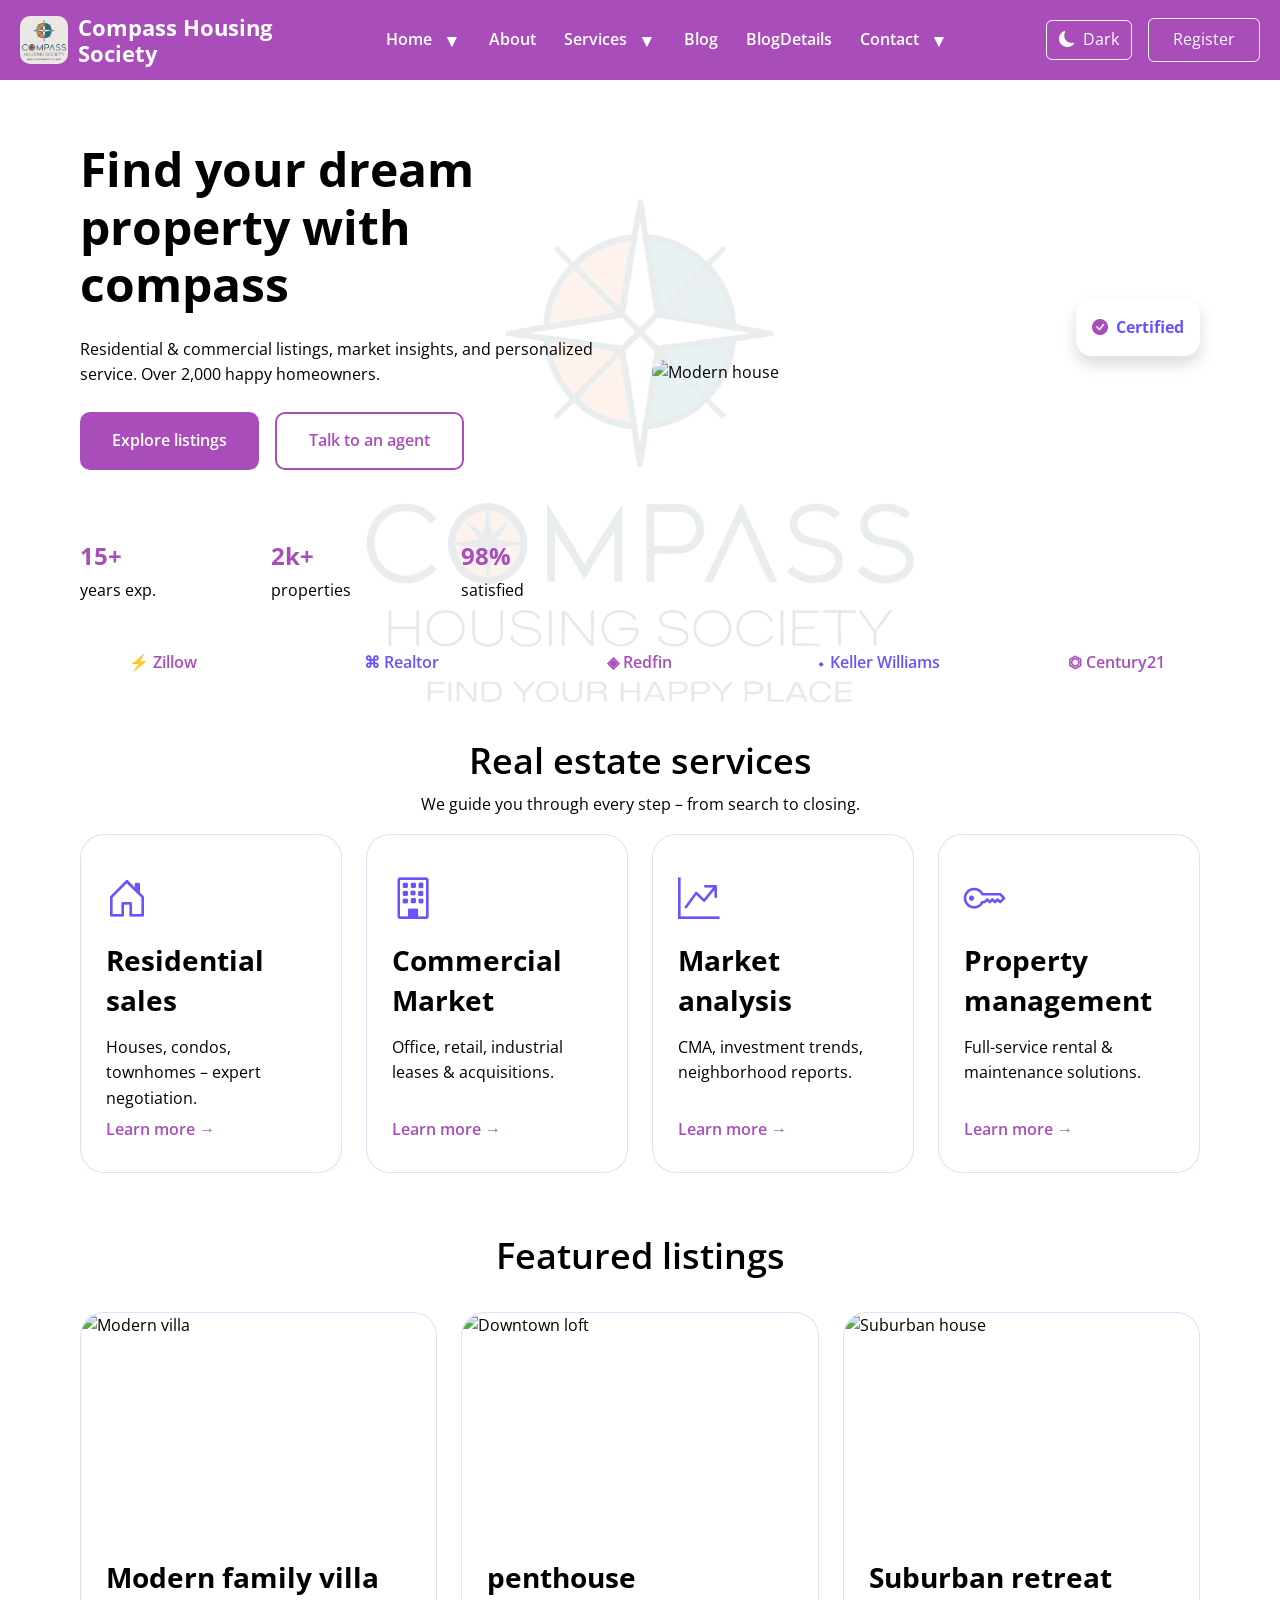
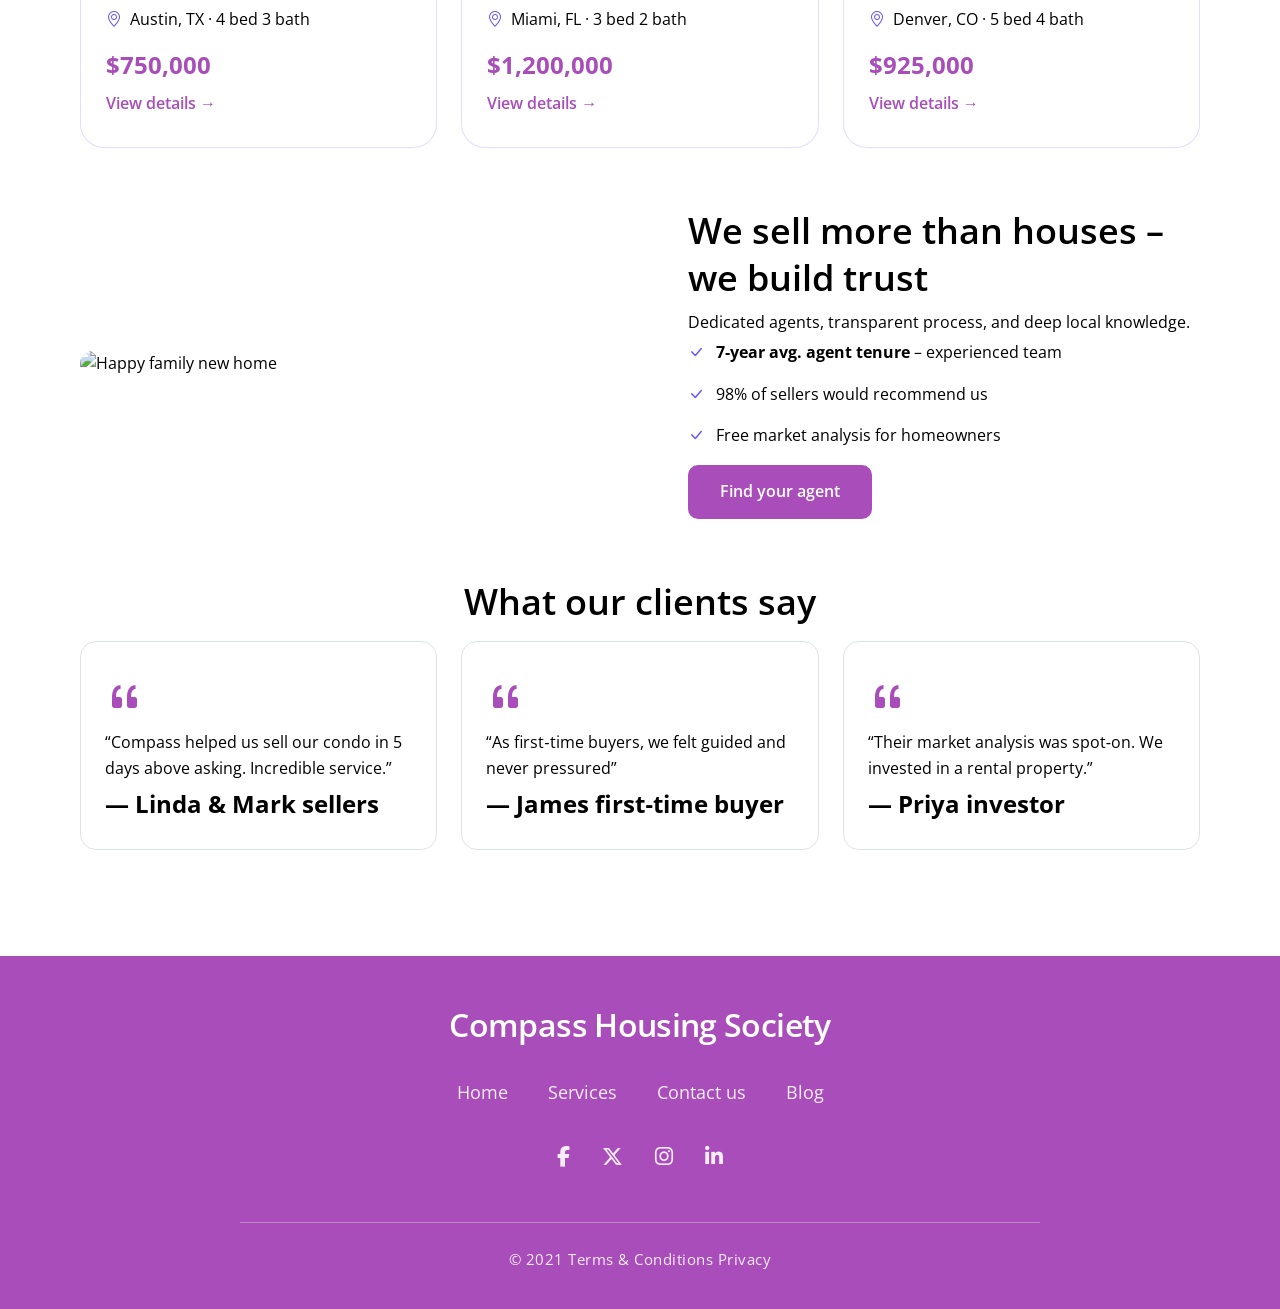
==== index.html @ 69e9c9f4 "Add files via upload" ====
<!DOCTYPE html>
<html lang="en">
<head>
  <meta charset="UTF-8">
  <meta name="viewport" content="width=device-width, initial-scale=1.0">
  <title>Compass Housing · real estate</title>
  <link rel="stylesheet" href="globalstyles.css">
  <link href="https://cdn.jsdelivr.net/npm/bootstrap@5.3.3/dist/css/bootstrap.min.css" rel="stylesheet">
  <link href="https://cdn.jsdelivr.net/npm/bootstrap-icons@1.11.3/font/bootstrap-icons.css" rel="stylesheet">
  <link rel="stylesheet" href="https://cdnjs.cloudflare.com/ajax/libs/font-awesome/6.5.1/css/all.min.css">
  <link href="https://fonts.googleapis.com/css2?family=Open+Sans:wght@400;500;600;700&family=Roboto:wght@400;500;700&display=swap" rel="stylesheet">
  <style>
    * {
      margin: 0;
      padding: 0;
      box-sizing: border-box;
    }

    body {
       font-family: 'Open Sans', sans-serif;
      background-color: #ffffff;
      color: #000000;
      line-height: normal;
      display: flex;
      flex-direction: column;
      min-height: 100vh;
    }

    main {
      flex: 1 0 auto;
    }

    [data-theme="dark"] {
      /* background-color: #121212; */
      color: #ffffff;
    }

    [data-theme="dark"] .card-equal,
    [data-theme="dark"] .property-card,
    [data-theme="dark"] .border {
      background-color: #1e1e1e;
      border-color: rgba(168, 77, 186, 0.3) !important;
      color: #ffffff;
    }

    [data-theme="dark"] p,
    [data-theme="dark"] span,
    [data-theme="dark"] li,
    [data-theme="dark"] .text-muted {
      color: #e0e0e0;
    }

    [data-theme="dark"] .bg-light {
      background-color: #1e1e1e !important;
    }

    [data-theme="dark"] .btn-outline-pri {
      border-color: #A84DBA;
      color: #A84DBA;
    }

    [data-theme="dark"] .btn-outline-pri:hover {
      background: #A84DBA;
      color: #121212;
    }

    body::before {
      content: "";
      position: fixed;
      inset: 0;
      margin: auto;
      background-image: url("images/transparent-logo-1.png");
      background-repeat: no-repeat;
      background-position: center;
      background-size: 600px auto;
      opacity: 0.10;
      pointer-events: none;
      z-index: -1;
    }

    [data-theme="dark"] body::before {
      background-image: url("images/transparent-logo-1.png");
      opacity: 0.10;
    }

    :root {
      --pri: #A84DBA;
      --sec: #6854FC;
      --white: #fff;
      --black: #000;
    }

    .bg-pri {
      background-color: #A84DBA !important;
    }

    .bg-sec {
      background-color: #6854FC !important;
    }

    .text-pri {
      color: #A84DBA !important;
    }

    .text-sec {
      color: #6854FC !important;
    }

    h1 {
      font-size: 48px;
      font-weight: 700;
      margin: 0 0 0.5rem;
      line-height: 1.2;
    }

    h2 {
      font-size: 36px;
      font-weight: 600;
      margin: 0 0 0.5rem;
      line-height: 1.3;
    }

    h3 {
      font-size: 28px;
      font-weight: 600;
      margin: 0 0 0.5rem;
      line-height: 1.4;
    }

    h4 {
      font-size: 24px;
      font-weight: 600;
      margin: 0 0 0.3rem;
      line-height: 1.4;
    }

    h5 {
      font-size: 20px;
      font-weight: 600;
      margin: 0 0 0.3rem;
      line-height: 1.5;
    }

    h6 {
      font-size: 18px;
      font-weight: 600;
      margin: 0 0 0.3rem;
      line-height: 1.5;
    }

    p,
    span,
    li,
    a,
    button,
    input,
    textarea,
    label,
    div,
    section,
    .btn,
    .nav-link,
    .card,
    footer {
      font-size: 16px;
      line-height: 1.6;
    }

    .section-gap {
     padding: 30px;
    }



    .btn-pri,
    .btn-sec,
    .btn-outline-pri {
      padding: 14px 32px !important;
      border-radius:10px !important;
      font-size: 16px;
      font-weight: 600;
      display: inline-flex;
      align-items: center;
      justify-content: center;
      transition: all 0.2s ease;
      border: none;
    }

    .btn-pri,
    .btn-sec {
      background-color: #A84DBA;
      color: #ffffff;
    }
    .btn-pri:active,
.btn-sec:active,
.btn-outline-pri:active {
    background-color: #A84DBA !important;
    color: #ffffff !important;
    /* border-color: #6854FC !important; */
    /* transform: scale(0.98); */
}

    .btn-outline-pri {
      background: transparent;
      color: #A84DBA;
      border: 2px solid #A84DBA !important;
    }

    .btn-outline-pri:hover {
      background: #A84DBA;
      color: #fff;
    }

    .btn-pri:hover,
    .btn-sec:hover {
       background-color: #A84DBA;
      color: #ffffff;
    }

    ::selection {
      background: #A84DBA;
      color: white;
    }

    .card-equal {
      background: white;
      border-radius: 24px;
      padding: 30px 25px;
      border: 1px solid rgba(104, 84, 252, 0.2);
      height: 100%;
      display: flex;
      flex-direction: column;
    }

    .card-equal i {
      color: #6854FC;
      font-size: 2.6rem;
      /* margin-bottom: 20px; */
    }

    .card-equal h3 {
      margin-top: 10px;
      margin-bottom: 15px;
    }

    .card-equal .btn-link-custom {
      margin-top: auto;
      color: #A84DBA;
      text-decoration: none;
      font-weight: 600;
      align-self: flex-start;
      font-size: 16px;
    }

    .property-card {
      background: white;
      border-radius: 24px;
      border: 1px solid rgba(104, 84, 252, 0.2);
      overflow: hidden;
      height: 100%;
      display: flex;
      flex-direction: column;
    }

    .property-card img {
      width: 100%;
      height: 220px;
      object-fit: cover;
    }

    .property-card .card-body {
      padding: 25px 25px 30px;
      flex: 1;
      display: flex;
      flex-direction: column;
    }

    .property-card .card-body h3 {
      margin-bottom: 10px;
    }

    .property-card .card-body h4 {
      color: #A84DBA;
      margin: 10px 0;
    }

    .property-card .card-body .btn-link-custom {
      margin-top: auto;
      color: #A84DBA;
      text-decoration: none;
      font-weight: 600;
      align-self: flex-start;
    }
p {
    margin-top: 0;
    margin-bottom:5px !important;
}
    @media (max-width: 768px) {
      h1 {
        font-size: 40px;
      }

      h2 {
        font-size: 30px;
      }

      h3 {
        font-size: 24px;
      }

      h4 {
        font-size: 20px;
      }

      h5 {
        font-size: 18px;
      }
    }

    [data-theme="dark"] .card-equal h3,
    [data-theme="dark"] .card-equal h4,
    [data-theme="dark"] .card-equal h5,
    [data-theme="dark"] .property-card h3,
    [data-theme="dark"] .property-card h4,
    [data-theme="dark"] .property-card h5,
    [data-theme="dark"] .border h4,
    [data-theme="dark"] .border p,
    [data-theme="dark"] .border span {
      color: #ffffff;
    }

    .footer-area {
      margin-top: 0;
    }
  </style>
</head>

<body data-theme="light">
  <div id="site-header" class="fixed-top"></div>

  <div style="padding: 30px 50px 0 50px;">
    <main>
      <section class="row align-items-center section-gap">
        <div class="col-lg-6 mb-4 mb-lg-0">
          <h1 class="fw-bold">Find your dream property with compass</h1>
          <p class="my-4">Residential & commercial listings, market insights, and personalized service. Over 2,000 happy homeowners.</p>
          <div class="d-flex flex-wrap gap-3">
            <a href="services.html" class="btn btn-pri">Explore listings</a>
            <a href="contactus.html" class="btn btn-outline-pri">Talk to an agent</a>
          </div>
          <div class="row mt-5 g-4">
            <div class="col-4"><span class="h4 fw-bold text-pri d-block">15+</span><span>years exp.</span></div>
            <div class="col-4"><span class="h4 fw-bold text-pri d-block">2k+</span><span>properties</span></div>
            <div class="col-4"><span class="h4 fw-bold text-pri d-block">98%</span><span>satisfied</span></div>
          </div>
        </div>
        <div class="col-lg-6">
          <div class="position-relative">
            <img src="https://images.unsplash.com/photo-1568605114967-8130f3a36994?w=600&auto=format&fit=crop" class="img-fluid rounded-4" alt="Modern house" style="width:100%; height:auto; object-fit:cover;">
            <div class="position-absolute bottom-0 end-0 translate-middle-y bg-white p-3 rounded-4 shadow">
              <span class="fw-bold text-sec"><i class="bi bi-check-circle-fill text-pri me-1"></i> Certified</span>
            </div>
          </div>
        </div>
      </section>

      <section class="py-3 section-gap">
        <div class="row justify-content-between align-items-center text-center">
          <div class="col-6 col-md-2 mb-3"><span class="fw-semibold" style="color:#A84DBA;">⚡ Zillow</span></div>
          <div class="col-6 col-md-2 mb-3"><span class="fw-semibold" style="color:#6854FC;">⌘ Realtor</span></div>
          <div class="col-6 col-md-2 mb-3"><span class="fw-semibold" style="color:#A84DBA;">◈ Redfin</span></div>
          <div class="col-6 col-md-2 mb-3"><span class="fw-semibold" style="color:#6854FC;">⬩ Keller Williams</span></div>
          <div class="col-6 col-md-2 mb-3"><span class="fw-semibold" style="color:#A84DBA;">⏣ Century21</span></div>
        </div>
      </section>

      <section class="section-gap">
        <div class="text-center mb-3">
          <h2>Real estate services</h2>
          <p style="max-width:700px; margin:0 auto;">We guide you through every step – from search to closing.</p>
        </div>
        <div class="row g-4">
          <div class="col-md-6 col-lg-3">
            <div class="card-equal">
              <i class="bi bi-house-door"></i>
              <h3 class="fw-bold">Residential sales</h3>
              <p>Houses, condos, townhomes – expert negotiation.</p>
              <a href="#" class="btn-link-custom">Learn more →</a>
            </div>
          </div>
          <div class="col-md-6 col-lg-3">
            <div class="card-equal">
              <i class="bi bi-building"></i>
              <h3 class="fw-bold">Commercial Market</h3>
              <p>Office, retail, industrial leases & acquisitions.</p>
              <a href="#" class="btn-link-custom">Learn more →</a>
            </div>
          </div>
          <div class="col-md-6 col-lg-3">
            <div class="card-equal">
              <i class="bi bi-graph-up-arrow"></i>
              <h3 class="fw-bold">Market analysis</h3>
              <p>CMA, investment trends, neighborhood reports.</p>
              <a href="#" class="btn-link-custom">Learn more →</a>
            </div>
          </div>
          <div class="col-md-6 col-lg-3">
            <div class="card-equal">
              <i class="bi bi-key"></i>
              <h3 class="fw-bold">Property management</h3>
              <p>Full-service rental & maintenance solutions.</p>
              <a href="#" class="btn-link-custom">Learn more →</a>
            </div>
          </div>
        </div>
      </section>

      <section class="section-gap">
        <div class="d-flex justify-content-between align-items-center mb-4">
          <h2 class="d-flex justify-content-center w-100">Featured listings</h2>
        </div>
        <div class="row g-4">
          <div class="col-md-6 col-lg-4">
            <div class="property-card">
              <img src="https://images.unsplash.com/photo-1600596542815-ffad4c1539a9?w=600&auto=format&fit=crop" alt="Modern villa">
              <div class="card-body">
                <h3 class="fw-bold">Modern family villa</h3>
                <p><i class="bi bi-geo-alt text-sec me-1"></i> Austin, TX · 4 bed 3 bath</p>
                <h4 class="fw-bold text-pri">$750,000</h4>
                <a href="#" class="btn-link-custom">View details →</a>
              </div>
            </div>
          </div>
          <div class="col-md-6 col-lg-4">
            <div class="property-card">
              <img src="https://images.unsplash.com/photo-1545324418-cc1a3fa10c00?w=600&auto=format&fit=crop" alt="Downtown loft">
              <div class="card-body">
                <h3 class="fw-bold"> penthouse</h3>
                <p><i class="bi bi-geo-alt text-sec me-1"></i> Miami, FL · 3 bed 2 bath</p>
                <h4 class="fw-bold text-pri">$1,200,000</h4>
                <a href="#" class="btn-link-custom">View details →</a>
              </div>
            </div>
          </div>
          <div class="col-md-6 col-lg-4">
            <div class="property-card">
              <img src="https://images.unsplash.com/photo-1582268611958-ebfd161ef9cf?w=600&auto=format&fit=crop" alt="Suburban house">
              <div class="card-body">
                <h3 class="fw-bold">Suburban retreat</h3>
                <p><i class="bi bi-geo-alt text-sec me-1"></i> Denver, CO · 5 bed 4 bath</p>
                <h4 class="fw-bold text-pri">$925,000</h4>
                <a href="#" class="btn-link-custom">View details →</a>
              </div>
            </div>
          </div>
        </div>
      </section>

      <section class="row align-items-center section-gap">
        <div class="col-md-6 mb-4 mb-md-0">
          <img src="https://images.unsplash.com/photo-1564013799919-ab600027ffc6?w=600&auto=format&fit=crop" class="img-fluid rounded-4" alt="Happy family new home">
        </div>
        <div class="col-md-6 ps-lg-5">
          <h2>We sell more than houses – we build trust</h2>
          <p>Dedicated agents, transparent process, and deep local knowledge.</p>
          <ul class="list-unstyled">
            <li class="mb-3"><i class="bi bi-check-lg text-sec me-2"></i> <strong>7‑year avg. agent tenure</strong> – experienced team</li>
            <li class="mb-3"><i class="bi bi-check-lg text-sec me-2"></i> 98% of sellers would recommend us</li>
            <li class="mb-3"><i class="bi bi-check-lg text-sec me-2"></i> Free market analysis for homeowners</li>
          </ul>
          <a href="blog.html" class="btn btn-pri">Find your agent</a>
        </div>
      </section>

      <!-- <section class="p-5 rounded-4 section-gap" style="background: linear-gradient(145deg, #A84DBA08, #6854FC08); border: 1px solid #6854FC30;">
        <div class="row align-items-center">
          <div class="col-md-8 mb-3 mb-md-0">
            <h3 class="fw-bold">Ready to make a move?</h3>
            <p>Get pre‑approved or schedule a private tour today.</p>
          </div>
          <div class="col-md-4 text-md-end">
            <a href="contactus.html" class="btn btn-sec">Contact an agent</a>
          </div>
        </div>
      </section> -->

      <section class="section-gap">
        <h2 class="text-center mb-3">What our clients say</h2>
        <div class="row">
          <div class="col-md-4 mb-3">
            <div class="border p-4 rounded-4 h-100" style="border-color: #A84DBA20;">
              <i class="bi bi-quote text-pri fs-1"></i>
              <p>“Compass helped us sell our condo in 5 days above asking. Incredible service.”</p>
              <h4 class="fw-bold">— Linda & Mark sellers</h4>
            </div>
          </div>
          <div class="col-md-4 mb-3">
            <div class="border p-4 rounded-4 h-100" style="border-color: #6854FC20;">
             <i class="bi bi-quote text-pri fs-1"></i>
              <p>“As first‑time buyers, we felt guided and never pressured”</p>
              <h4 class="fw-bold">— James first‑time buyer</h4>
            </div>
          </div>
          <div class="col-md-4 mb-3">
            <div class="border p-4 rounded-4 h-100" style="border-color: #A84DBA20;">
              <i class="bi bi-quote text-pri fs-1"></i>
              <p>“Their market analysis was spot‑on. We invested in a rental property.”</p>
              <h4 class="fw-bold">— Priya investor</h4>
            </div>
          </div>
        </div>
      </section>
    </main>
  </div>

  <div id="side-footer"> </div>

  <script src="footer.js"></script>
  <script src="https://cdn.jsdelivr.net/npm/bootstrap@5.3.3/dist/js/bootstrap.bundle.min.js"></script>
  <script src="header.js"></script>
  <script>
    (function() {
      const savedTheme = localStorage.getItem('theme') || 'light';
      document.body.setAttribute('data-theme', savedTheme);
    })();
  </script>
</body>
</html>
---- globalstyles.css ----
:root {
    --primary: #A84DBA;
    --secondary: #6854FC;
    --white: #ffffff;
    --black: #000000;
    --bg-light: #ffffff;
    --text-light: #000000;
    --bg-dark: #000000;
    --text-dark: #ffffff;
}

:root[data-theme="dark"] {
    --bg-light: #000000;
    --bg-dark: #000000;
    --text-light: #ffffff;
}

* {
    margin: 0;
    padding: 0;
    box-sizing: border-box;
}

html {
    scroll-behavior: smooth;
    overflow-x: hidden;
}

/* Prevent flash of unstyled content */
html:not([data-theme]) {
    visibility: hidden;
}

html[data-theme] {
    visibility: visible;
}

body {
    font-family: "Roboto", "Open Sans", Arial, sans-serif;
    background: var(--bg-light);
    color: var(--text-light);
    padding-top: 80px;
    transition: background-color 0.3s ease, color 0.3s ease;
}

:root[data-theme="dark"] body {
    color: var(--white);
    background-color: var(--bg-dark);
}

.fixed-top {
    position: fixed;
    top: 0;
    right: 0;
    left: 0;
    z-index: 1030;
}

.navbar-main {
    position: fixed;
    top: 0;
    width: 100%;
    height: 80px;
    background: var(--primary);
    z-index: 1050;
    display: flex;
    align-items: center;
    transition: background-color 0.3s ease;
}

:root[data-theme="dark"] .navbar-main {
    background: var(--black);
}

.navbar-main .container-fluid {
    max-width: 1320px;
    width: 100%;
    padding: 0 20px;
    margin: 0 auto;
    display: flex;
    align-items: center;
    justify-content: space-between;
}

.navbar-brand {
    display: flex;
    align-items: center;
    gap: 10px;
    text-decoration: none;
}

.logo-icon {
    width: 48px;
    height: 48px;
}

.logo-icon img {
    width: 100%;
    height: 100%;
    object-fit: contain;
    border-radius: 10px;
}

.brand-name {
    font-size: 22px !important;
    font-weight: 700;
    color: var(--white);
    line-height: 1.2;
}

.brand-text {
    display: flex;
    flex-direction: column;
}

.navbar-nav {
    display: flex;
    align-items: center;
    gap: 20px;
}

.nav-link-main {
    font-size: 16px;
    font-weight: 600;
    color: var(--white);
    text-decoration: none;
    padding: 6px 4px;
    display: flex;
    align-items: center;
    gap: 5px;
    transition: opacity 0.2s ease;
}

.nav-link-main:hover {
    opacity: 0.85;
}

.nav-link-main,
.dropdown-item,
.navbar-toggler-custom {
    -webkit-tap-highlight-color: transparent;
}

.dropdown-icon-model {
    display: inline-flex;
    align-items: center;
    justify-content: center;
    width: 20px;
    height: 20px;
    margin-left: 4px;
    position: relative;
}

/* ===============================
   FIX DOUBLE DROPDOWN ARROWS
================================ */

/* Remove Bootstrap's default dropdown arrow completely */
.dropdown-toggle::after {
    display: none !important;
    content: none !important;
    border: none !important;
}

/* Also target the specific nav-link-main with dropdown-toggle */
.nav-link-main.dropdown-toggle::after {
    display: none !important;
    content: none !important;
    border: none !important;
    margin: 0 !important;
    padding: 0 !important;
    width: 0 !important;
    height: 0 !important;
}

/* Keep only your custom dropdown arrow */
.dropdown-icon-model::before {
    content: "▾";
    font-size: 18px;
    line-height: 1;
    display: inline-block;
    transition: transform 0.3s ease;
}

/* Make sure your custom arrow is properly positioned */
.dropdown-icon-model {
    display: inline-flex;
    align-items: center;
    justify-content: center;
    width: 20px;
    height: 20px;
    margin-left: 4px;
    position: relative;
}

/* Dropdown arrow rotation states */
.nav-item.dropdown.show .dropdown-icon-model::before {
    transform: rotate(180deg);
}

@media (min-width: 992px) {
    .nav-item.dropdown:hover .dropdown-icon-model::before {
        transform: rotate(180deg);
    }
}

.dropdown-icon-model::before {
    content: "▾";
    font-size: 18px;
    line-height: 1;
    display: inline-block;
    transition: transform 0.3s ease;
}

.nav-item.dropdown.show .dropdown-icon-model::before {
    transform: rotate(180deg);
}

@media (min-width: 992px) {
    .nav-item.dropdown:hover .dropdown-icon-model::before {
        transform: rotate(180deg);
    }
}

/* Remove ALL Bootstrap dropdown arrows */
.dropdown-toggle::after,
.nav-link-main.dropdown-toggle::after,
[data-bs-toggle="dropdown"]::after {
    display: none !important;
    content: none !important;
    border: none !important;
}

.dropdown-menu {
    background: var(--white);
    border: none;
    border-radius: 8px;
    box-shadow: 0 10px 30px rgba(0, 0, 0, 0.1);
    padding: 8px 0;
    min-width: 200px;
    transition: opacity 0.3s ease, visibility 0.3s ease, transform 0.3s ease;
}

.dropdown-item {
    font-size: 16px;
    color: var(--black);
    padding: 10px 20px;
    text-decoration: none;
    display: block;
    transition: all 0.2s ease;
}

.dropdown-item:hover,
.dropdown-item:focus {
    background: var(--secondary);
    color: var(--white);
}

@media (min-width: 992px) {
    .nav-item.dropdown {
        position: relative;
    }

    .nav-item.dropdown .dropdown-menu {
        display: block;
        opacity: 0;
        visibility: hidden;
        transform: translateY(10px);
        transition: 0.25s ease;
        pointer-events: none;
        position: absolute;
        top: 100%;
        left: 0;
        z-index: 1000;
    }

    .nav-item.dropdown:hover .dropdown-menu {
        opacity: 1;
        visibility: visible;
        transform: translateY(0);
        pointer-events: auto;
    }
}

.navbar-right-section {
    display: flex;
    align-items: center;
    gap: 16px;
}

.register-btn {
    font-size: 16px;
    padding: 10px 22px;
    border-radius: 10px;
    background: transparent;
    border: 2px solid var(--white);
    color: var(--white);
    text-decoration: none;
    transition: all 0.3s ease;
    cursor: pointer;
    display: inline-block;
    text-align: center;
    margin-left: 20px;
}

.register-btn:hover {
    background: var(--white);
    color: var(--primary);
    border-color: var(--white);
}

:root[data-theme="dark"] .register-btn:hover {
    background: var(--white);
    color: var(--black);
}

.theme-toggle-btn {
    width: 56px;
    height: 28px;
    border-radius: 30px;
    background: rgba(255, 255, 255, 0.25);
    border: 2px solid rgba(255, 255, 255, 0.5);
    cursor: pointer;
    position: relative;
    transition: all 0.3s ease;
    flex-shrink: 0;
}

.theme-toggle-slider {
    width: 20px;
    height: 20px;
    background: var(--white);
    border-radius: 50%;
    position: absolute;
    left: 5px;
    top: 2px;
    transition: transform 0.3s ease;
}

:root[data-theme="dark"] .theme-toggle-slider {
    transform: translateX(26px);
    background: var(--white);
}

:root[data-theme="dark"] .theme-toggle-btn {
    background: rgba(0, 0, 0, 0.25);
    border-color: rgba(255, 255, 255, 0.3);
}

.navbar-toggler-custom {
    width: 50px;
    height: 45px;
    border-radius: 8px;
    border: 2px solid rgba(255, 255, 255, 0.5);
    background: rgba(255, 255, 255, 0.15);
    display: flex;
    align-items: center;
    justify-content: center;
    cursor: pointer;
    transition: all 0.3s ease;
    margin-left: 12px;
    flex-shrink: 0;
}

.navbar-toggler-custom:hover {
    background: rgba(255, 255, 255, 0.25);
}

.toggler-icon {
    width: 22px;
    height: 2px;
    background: var(--white);
    position: relative;
    transition: all 0.3s ease;
}

.toggler-icon::before,
.toggler-icon::after {
    content: "";
    width: 22px;
    height: 2px;
    background: var(--white);
    position: absolute;
    left: 0;
    transition: all 0.3s ease;
}

.toggler-icon::before {
    top: -7px;
}

.toggler-icon::after {
    top: 7px;
}

.navbar-toggler-custom.active .toggler-icon {
    background: transparent;
}

.navbar-toggler-custom.active .toggler-icon::before {
    transform: rotate(45deg);
    top: 0;
}

.navbar-toggler-custom.active .toggler-icon::after {
    transform: rotate(-45deg);
    top: 0;
}

@media (max-width: 991.98px) {
    .navbar-main {
        height: auto;
        padding: 10px 0;
        min-height: 70px;
    }

    .navbar-collapse {
        position: fixed;
        top: 70px;
        left: 0;
        right: 0;
        background: var(--primary);
        padding: 0 20px !important;
        margin: 0 !important;
        border-radius: 0 0 16px 16px;
        max-height: 0;
        overflow: hidden;
        opacity: 0;
        visibility: hidden;
        transition: max-height 0.3s ease, opacity 0.3s ease, visibility 0.3s ease;
        z-index: 1049;
    }

    .navbar-collapse.show {
        max-height: 80vh;
        opacity: 1;
        visibility: visible;
        padding: 20px !important;
        overflow-y: auto;
    }

    :root[data-theme="dark"] .navbar-collapse {
        background: var(--black);
    }

    .navbar-nav {
        flex-direction: column;
        align-items: flex-start;
        gap: 14px;
        width: 100%;
    }

    .nav-item.dropdown {
        width: 100%;
    }

    .nav-item.dropdown .dropdown-menu {
        position: static !important;
        float: none !important;
        width: 20% !important;
        margin: 8px 0 0 15px !important;
        background: rgba(255, 255, 255, 0.1) !important;
        border: none !important;
        box-shadow: none !important;
        display: none !important;
        padding: 8px 0 !important;
        animation: fadeIn 0.2s ease;
    }

    .nav-item.dropdown.show .dropdown-menu,
    .nav-item.dropdown .dropdown-menu.show {
        display: block !important;
    }

    .dropdown-item {
        color: var(--white) !important;
        padding: 10px 15px !important;
        border-left: 3px solid transparent;
        transition: all 0.2s ease;
        font-size: 15px;
    }

    .dropdown-item:hover,
    .dropdown-item:focus {
        background: rgba(255, 255, 255, 0.15) !important;
        color: var(--white) !important;
        border-left-color: var(--white);
    }

    @keyframes fadeIn {
        from {
            opacity: 0;
            transform: translateY(-10px);
        }

        to {
            opacity: 1;
            transform: translateY(0);
        }
    }

    .navbar-right-section {
        flex-direction: column;
        width: 100%;
        gap: 14px;
        margin-top: 20px;
        padding-top: 18px;
        border-top: 1px solid rgba(255, 255, 255, 0.2);
    }

    .register-btn {
        width: 100%;
        text-align: center;
        margin-left: 0;
    }

    .mobile-register-container {
        display: flex;
        align-items: center;
        gap: 15px;
        margin-left: auto;
    }

    .mobile-theme-toggle {
        display: flex;
        justify-content: center;

    }

    body {
        padding-top: 70px;
    }

    /* Better hamburger to X animation */
    .navbar-toggler-custom.active {
        background: rgba(255, 255, 255, 0.25);
    }

    .navbar-toggler-custom.active .toggler-icon {
        background: transparent;
    }

    .navbar-toggler-custom.active .toggler-icon::before {
        transform: rotate(45deg);
        top: 0;
    }

    .navbar-toggler-custom.active .toggler-icon::after {
        transform: rotate(-45deg);
        top: 0;
    }

    /* Fix navbar spacing on mobile */
    .nav-link-main {
        padding: 8px 4px;
        width: 100%;
        /* justify-content: space-between; */
    }

    .nav-link-main .dropdown-icon-model::before {
        transition: transform 0.3s ease;
    }

    .nav-item.dropdown.show .nav-link-main .dropdown-icon-model::before {
        transform: rotate(180deg);
    }
}

@media (min-width: 992px) {
    .mobile-register-container {
        display: none;
    }

    .mobile-theme-toggle {
        display: none;
    }
}

@media (max-width: 991px) {
    .desktop-register-btn {
        display: none;
    }

    .navbar-collapse:not(.show) {
        display: none;
    }

    .navbar-collapse.show {
        display: block;
    }
}

@media (min-width: 992px) {
    .collapse:not(.show) {
        display: flex !important;
    }

    .navbar-collapse {
        display: flex !important;
        flex-basis: auto;
        flex-grow: 1;
        align-items: center;
    }
}

.mobile-register-btn {
    padding: 8px 18px;
    font-size: 16px;
    border-radius: 8px;
    border: 2px solid var(--white);
    background: transparent;
    color: var(--white);
    white-space: nowrap;
    text-decoration: none;
    transition: all 0.3s ease;
}

.mobile-register-btn:hover {
    background: var(--white);
    color: var(--primary);
}

.collapse:not(.show) {
    display: none;
}

.container-fluid {
    padding-right: 15px;
    padding-left: 15px;
}

footer {
    background: var(--primary);
    color: var(--white);
    padding: 40px 20px 40px;
    margin-top: 60px;
    transition: background-color 0.3s ease;
}

:root[data-theme="dark"] footer {
    background: var(--black);
}

/* ===============================
   DESKTOP DROPDOWN ANIMATION
================================ */
@media (min-width: 992px) {
    .dropdown-menu {
        animation: fadeInDropdown 0.2s ease;
    }

    @keyframes fadeInDropdown {
        from {
            opacity: 0;
            transform: translateY(10px);
        }

        to {
            opacity: 1;
            transform: translateY(0);
        }
    }
}

/* ===============================
   OVERLAY FOR MOBILE MENU
================================ */
@media (max-width: 991.98px) {
    .navbar-overlay {
        display: none;
        position: fixed;
        top: 70px;
        left: 0;
        right: 0;
        bottom: 0;
        background: rgba(0, 0, 0, 0.5);
        z-index: 1048;
    }

    .navbar-overlay.active {
        display: block;
    }

    body.menu-open {
        overflow: hidden;
    }
}

.dropdown-item.active,
.dropdown-item:active {
    color: var(--white) !important;
    text-decoration: none;
    background-color: var(--primary) !important;
}





/* separate CSS - exact design with center alignment and purple background */
.site-footer {
    background-color: #A84DBA;
    color: #ffffff;
    padding: 3rem 1.5rem 2rem 1.5rem;
font-family: 'Open Sans', 'Roboto', sans-serif;
    width: 100%;
}

.footer-container {
    max-width: 800px;
    margin: 0 auto;
    display: flex;
    flex-direction: column;
    align-items: center;
    justify-content: center;
    text-align: center;
}

.footer-brand {
    margin-bottom: 2rem;
}

.footer-logo {
    font-size: 2rem;
    font-weight: 600;
    color: white;
    margin: 0;
    letter-spacing: -0.02em;
}

.footer-nav {
    display: flex;
    justify-content: center;
    gap: 2.5rem;
    margin-bottom: 2.5rem;
    flex-wrap: wrap;
}

.footer-nav a {
    color: #ffffff;
    text-decoration: none;
    font-size: 1.1rem;
    opacity: 0.9;
    transition: opacity 0.2s ease;
}

.footer-nav a:hover {
    opacity: 1;
    text-decoration: underline;
}

.footer-social {
    display: flex;
    justify-content: center;
    gap: 2rem;
    margin-bottom: 2.5rem;
}

.footer-social a {
    display: inline-flex;
    align-items: center;
    justify-content: center;
    color: #ffffff;
    font-size: 1.3rem;
    transition: opacity 0.2s ease;
    text-decoration: none;
    opacity: 0.9;
}

.footer-social a:hover {
    opacity: 1;
    transform: scale(1.1);
}

.footer-divider {
    width: 100%;
    height: 1px;
    background-color: rgba(255, 255, 255, 0.3);
    margin: 1rem 0 1.5rem 0;
}

.footer-bottom {
    text-align: center;
}

.footer-bottom p {
    color: #ffffff;
    font-size: 0.95rem;
    margin: 0;
    opacity: 0.9;
    letter-spacing: 0.5px;
}

/* Responsive adjustments */
@media (max-width: 600px) {
    .footer-logo {
        font-size: 1.6rem;
    }

    .footer-nav {
        gap: 1.5rem;
    }

    .footer-nav a {
        font-size: 1rem;
    }

    .footer-social {
        gap: 1.5rem;
    }
}
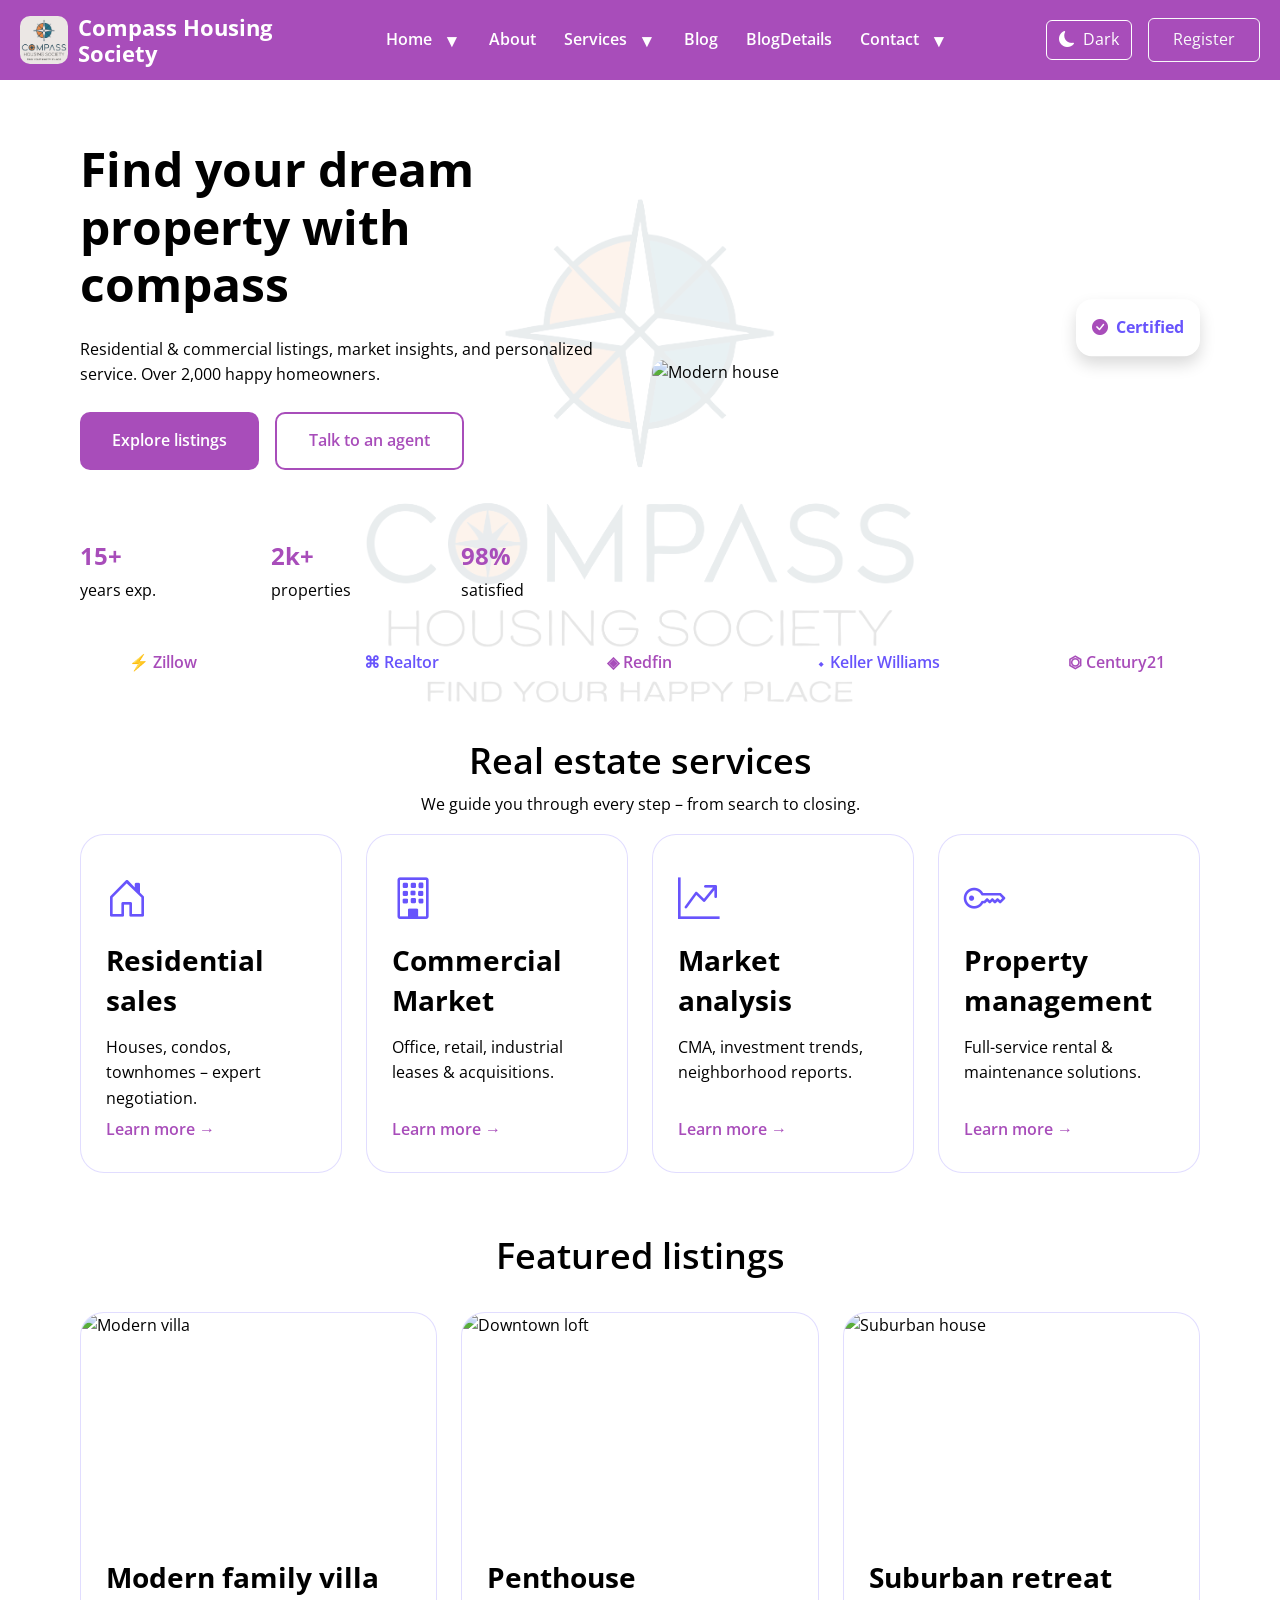
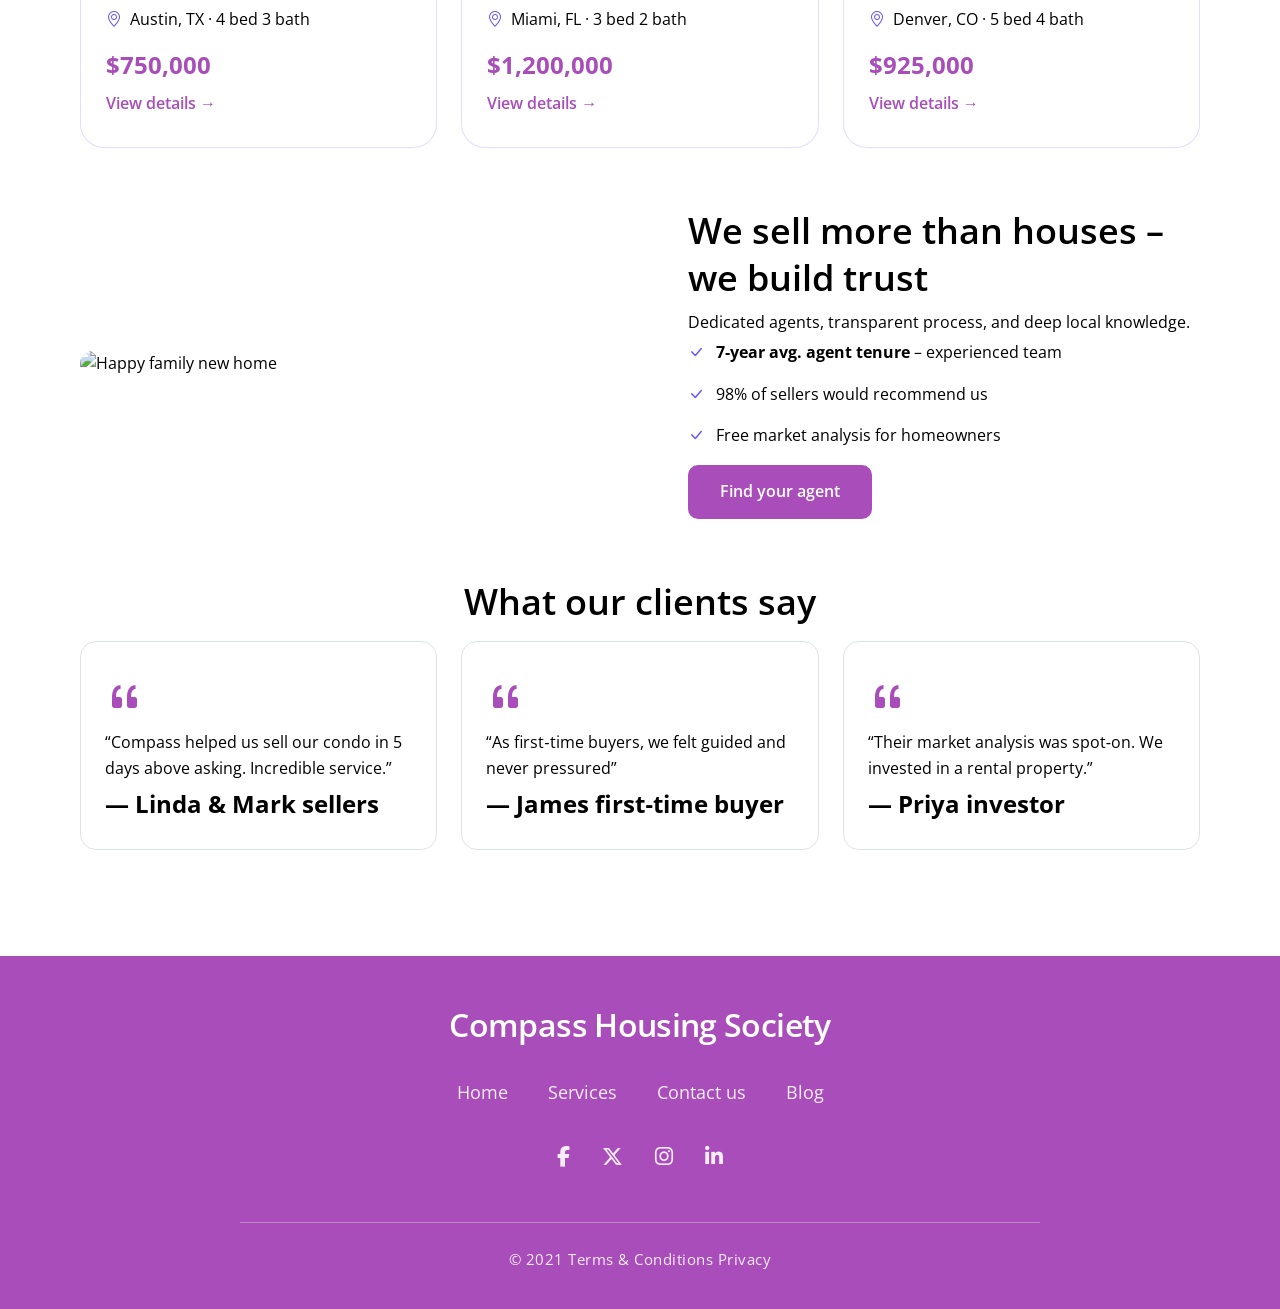
==== commit 72609aa7: "Update index.html" ====
--- a/index.html
+++ b/index.html
@@ -435,7 +435,7 @@
             <div class="property-card">
               <img src="https://images.unsplash.com/photo-1545324418-cc1a3fa10c00?w=600&auto=format&fit=crop" alt="Downtown loft">
               <div class="card-body">
-                <h3 class="fw-bold"> penthouse</h3>
+                <h3 class="fw-bold">Penthouse</h3>
                 <p><i class="bi bi-geo-alt text-sec me-1"></i> Miami, FL · 3 bed 2 bath</p>
                 <h4 class="fw-bold text-pri">$1,200,000</h4>
                 <a href="#" class="btn-link-custom">View details →</a>
@@ -525,4 +525,4 @@
     })();
   </script>
 </body>
-</html>+</html>
--- a/globalstyles.css
+++ b/globalstyles.css
@@ -36,7 +36,7 @@
 }
 
 body {
-    font-family: "Roboto", "Open Sans", Arial, sans-serif;
+    font-family: 'Open Sans', sans-serif;
     background: var(--bg-light);
     color: var(--text-light);
     padding-top: 80px;
@@ -808,4 +808,4 @@
     .footer-social {
         gap: 1.5rem;
     }
-}+}
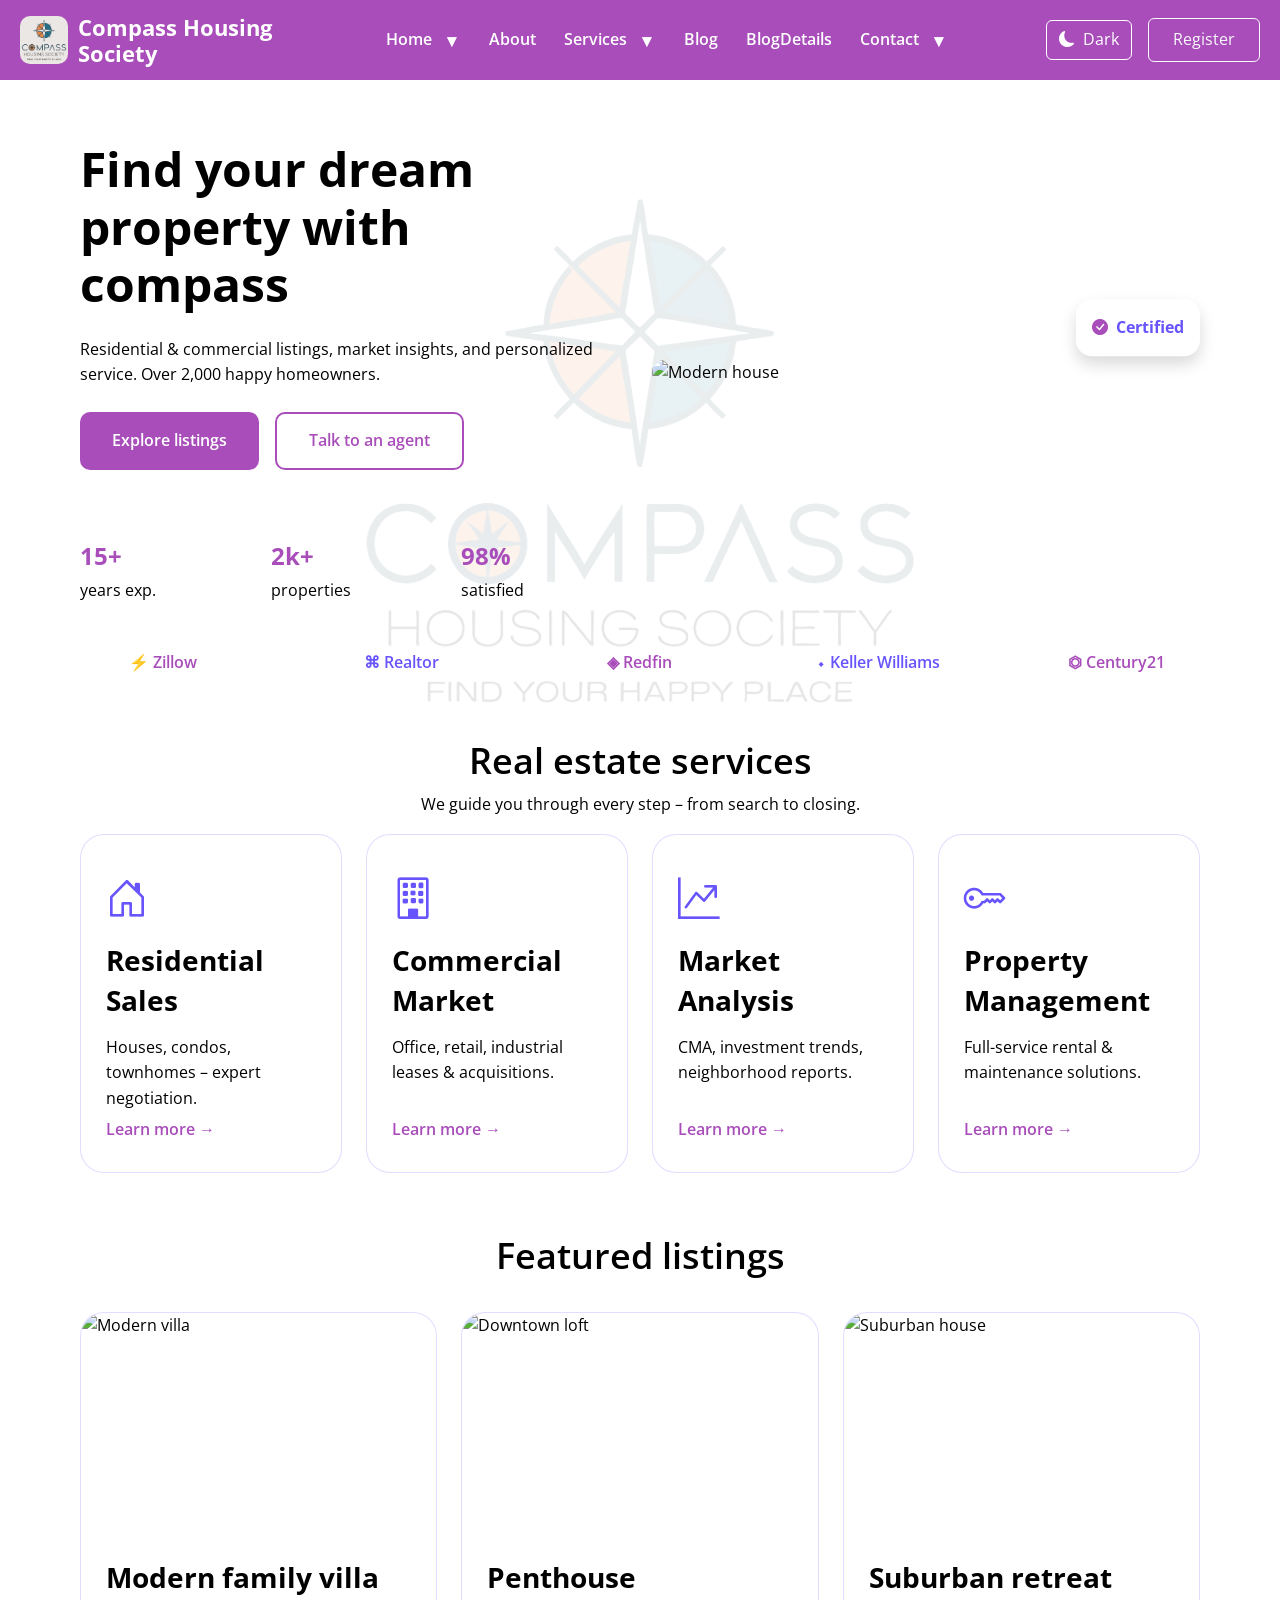
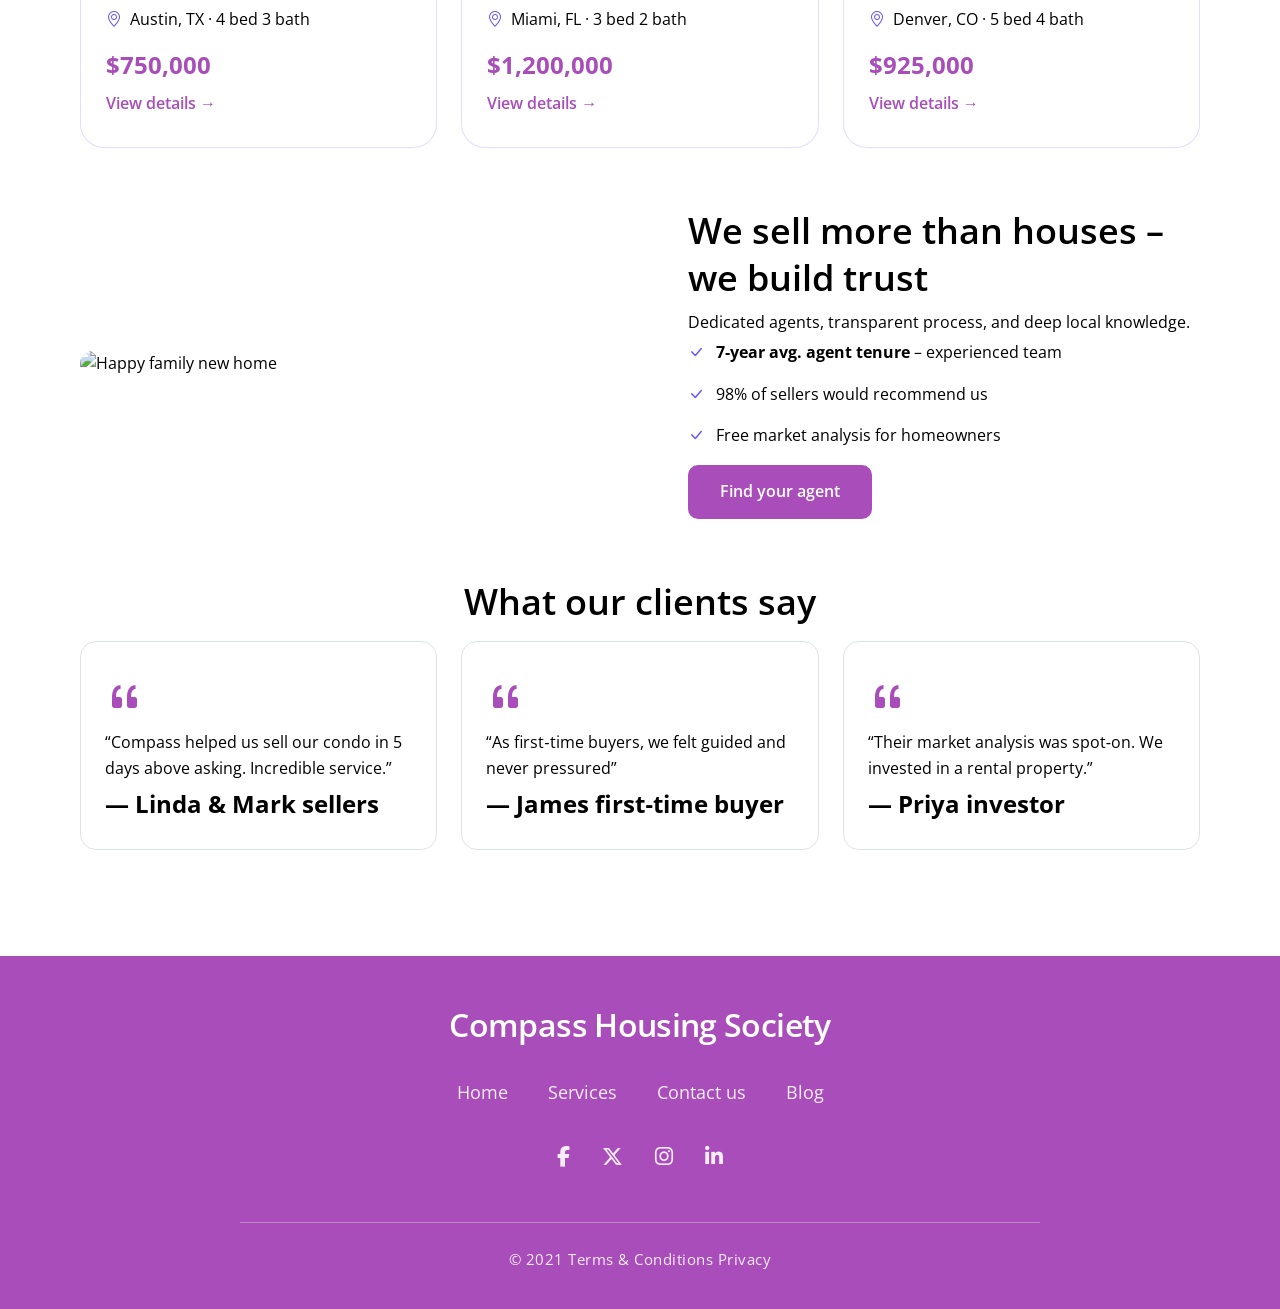
==== commit 356e303a: "Update index.html" ====
--- a/index.html
+++ b/index.html
@@ -30,25 +30,9 @@
       flex: 1 0 auto;
     }
 
-    [data-theme="dark"] {
-      /* background-color: #121212; */
-      color: #ffffff;
-    }
-
-    [data-theme="dark"] .card-equal,
-    [data-theme="dark"] .property-card,
-    [data-theme="dark"] .border {
-      background-color: #1e1e1e;
-      border-color: rgba(168, 77, 186, 0.3) !important;
-      color: #ffffff;
-    }
-
-    [data-theme="dark"] p,
-    [data-theme="dark"] span,
-    [data-theme="dark"] li,
-    [data-theme="dark"] .text-muted {
-      color: #e0e0e0;
-    }
+   
+
+   
 
     [data-theme="dark"] .bg-light {
       background-color: #1e1e1e !important;
@@ -332,6 +316,9 @@
     .footer-area {
       margin-top: 0;
     }
+
+
+    
   </style>
 </head>
 
@@ -383,7 +370,7 @@
           <div class="col-md-6 col-lg-3">
             <div class="card-equal">
               <i class="bi bi-house-door"></i>
-              <h3 class="fw-bold">Residential sales</h3>
+              <h3 class="fw-bold">Residential Sales</h3>
               <p>Houses, condos, townhomes – expert negotiation.</p>
               <a href="#" class="btn-link-custom">Learn more →</a>
             </div>
@@ -399,7 +386,7 @@
           <div class="col-md-6 col-lg-3">
             <div class="card-equal">
               <i class="bi bi-graph-up-arrow"></i>
-              <h3 class="fw-bold">Market analysis</h3>
+              <h3 class="fw-bold">Market Analysis</h3>
               <p>CMA, investment trends, neighborhood reports.</p>
               <a href="#" class="btn-link-custom">Learn more →</a>
             </div>
@@ -407,7 +394,7 @@
           <div class="col-md-6 col-lg-3">
             <div class="card-equal">
               <i class="bi bi-key"></i>
-              <h3 class="fw-bold">Property management</h3>
+              <h3 class="fw-bold">Property Management</h3>
               <p>Full-service rental & maintenance solutions.</p>
               <a href="#" class="btn-link-custom">Learn more →</a>
             </div>
--- a/globalstyles.css
+++ b/globalstyles.css
@@ -761,7 +761,7 @@
     align-items: center;
     justify-content: center;
     color: #ffffff;
-    font-size: 1.3rem;
+    font-size: 1.3rem !important;
     transition: opacity 0.2s ease;
     text-decoration: none;
     opacity: 0.9;
